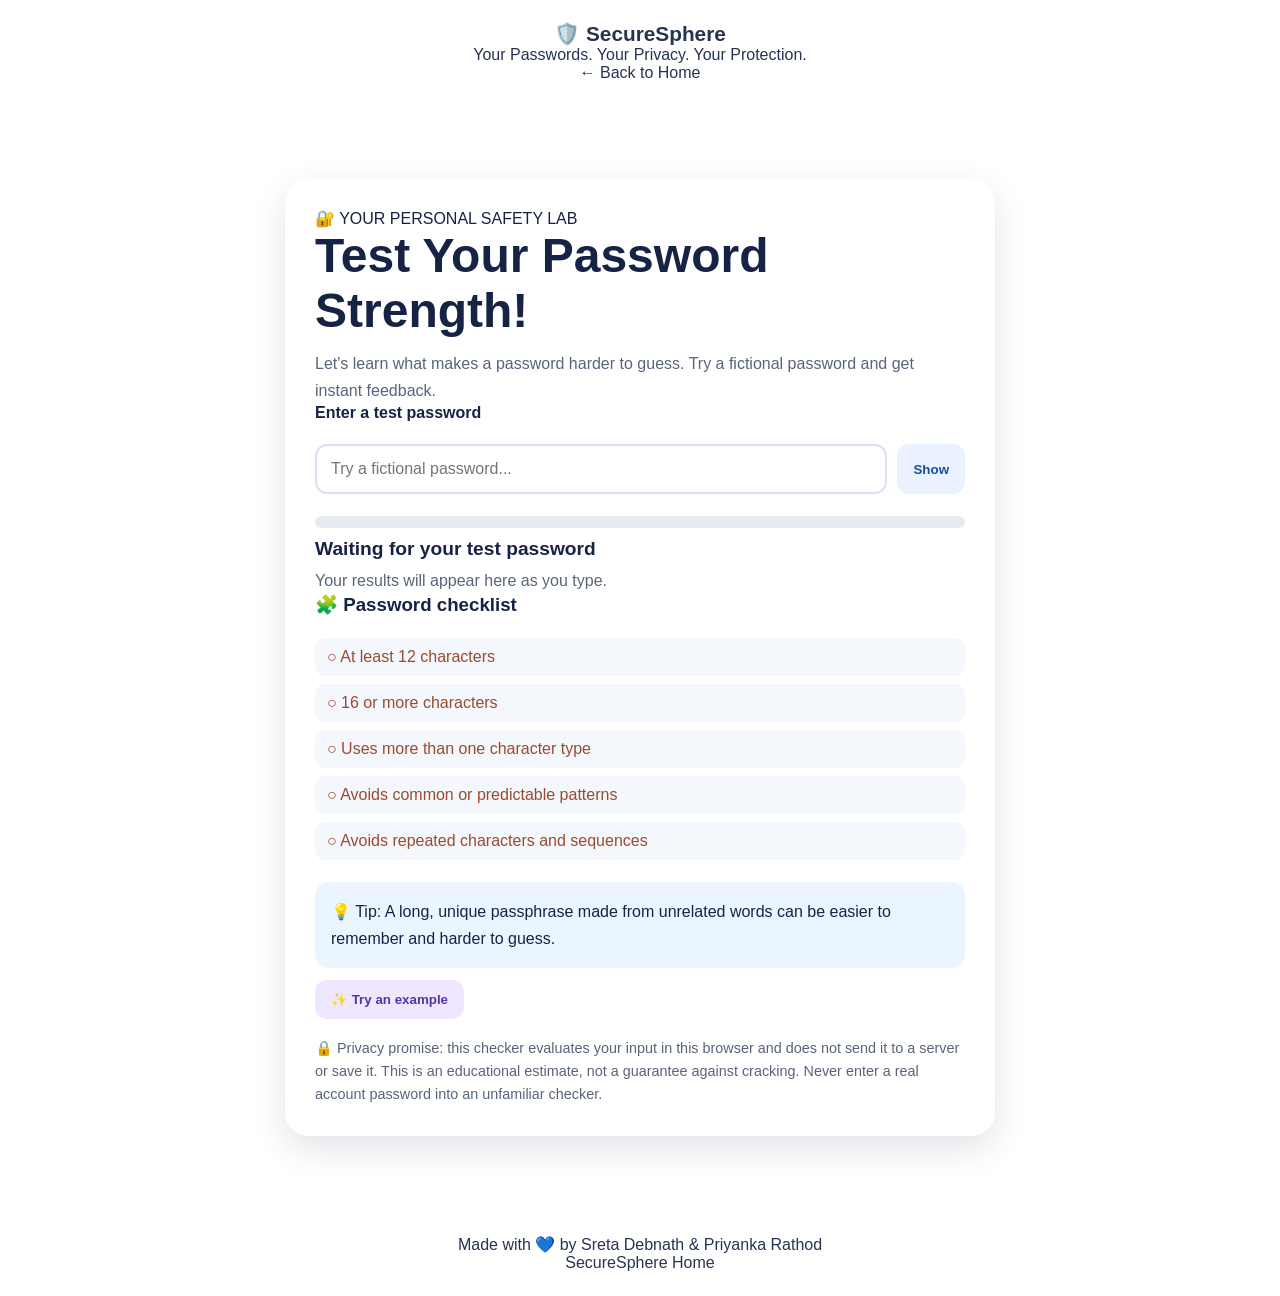
==== checker.html @ 7dcd4ab9 "Add files via upload" ====
<!DOCTYPE html>
<html lang="en">
<head>
    <meta charset="UTF-8">
    <meta name="viewport" content="width=device-width, initial-scale=1.0">
    <title>Password Strength Checker | SecureSphere</title>
    <link rel="stylesheet" href="style.css">

    <style>
        .checker-section {
            max-width: 760px;
            margin: 50px auto;
            padding: 25px;
        }

        .checker-card {
            background: white;
            color: #172344;
            padding: 30px;
            border-radius: 24px;
            box-shadow: 0 12px 35px rgba(16, 27, 61, 0.12);
        }

        .checker-card h1 {
            font-size: clamp(2rem, 5vw, 3rem);
            margin-bottom: 12px;
        }

        .checker-card .intro {
            color: #58647b;
            line-height: 1.7;
        }

        .password-input-row {
            display: flex;
            gap: 10px;
            margin-top: 22px;
        }

        .password-input-row input {
            flex: 1;
            min-width: 0;
            padding: 14px;
            border: 2px solid #d8e3f2;
            border-radius: 12px;
            font-size: 16px;
        }

        .password-input-row button,
        .example-button {
            border: none;
            border-radius: 12px;
            padding: 12px 16px;
            cursor: pointer;
            font-weight: bold;
        }

        .password-input-row button {
            background: #eaf2ff;
            color: #174d9b;
        }

        .strength-track {
            height: 12px;
            background: #e7ebf2;
            border-radius: 20px;
            overflow: hidden;
            margin: 22px 0 10px;
        }

        .strength-fill {
            height: 100%;
            width: 0;
            background: #aab3c3;
            transition: width 0.3s ease, background 0.3s ease;
        }

        .strength-label {
            font-size: 1.2rem;
            font-weight: bold;
        }

        .strength-message {
            color: #58647b;
            line-height: 1.6;
            margin-top: 8px;
        }

        .checks {
            list-style: none;
            padding: 0;
            margin: 22px 0;
        }

        .checks li {
            padding: 10px 12px;
            margin: 8px 0;
            background: #f4f7fc;
            border-radius: 10px;
        }

        .checks .pass {
            color: #137547;
        }

        .checks .fail {
            color: #9a4b30;
        }

        .checker-tip {
            padding: 16px;
            background: #eaf5ff;
            border-radius: 14px;
            line-height: 1.7;
            margin-top: 18px;
        }

        .example-button {
            margin-top: 12px;
            background: #eee7ff;
            color: #5735a0;
        }

        .privacy-note {
            font-size: 0.9rem;
            color: #58647b;
            margin-top: 18px;
            line-height: 1.6;
        }

        @media (max-width: 520px) {
            .checker-section {
                margin: 24px auto;
                padding: 12px;
            }

            .checker-card {
                padding: 20px;
            }

            .password-input-row {
                flex-wrap: wrap;
            }

            .password-input-row input {
                flex-basis: 100%;
            }
        }
    </style>
</head>

<body>
    <header style="text-align:center; padding:22px 12px;">
        <a href="index.html"
           style="font-weight:bold; font-size:1.3rem; text-decoration:none;">
            🛡️ SecureSphere
        </a>
        <p>Your Passwords. Your Privacy. Your Protection.</p>
        <a href="index.html">← Back to Home</a>
    </header>

    <main class="checker-section">
        <section class="checker-card">
            <p>🔐 YOUR PERSONAL SAFETY LAB</p>
            <h1>Test Your Password Strength!</h1>
            <p class="intro">
                Let's learn what makes a password harder to guess.
                Try a fictional password and get instant feedback.
            </p>

            <form id="checkerForm" autocomplete="off">
                <label for="passwordInput"><strong>Enter a test password</strong></label>

                <div class="password-input-row">
                    <input
                        type="password"
                        id="passwordInput"
                        placeholder="Try a fictional password..."
                        autocomplete="new-password"
                        autocapitalize="off"
                        spellcheck="false"
                        maxlength="128"
                    >
                    <button type="button" id="togglePassword"
                            aria-pressed="false">
                        Show
                    </button>
                </div>
            </form>

            <div class="strength-track"
                 role="progressbar"
                 aria-label="Estimated password strength"
                 aria-valuemin="0"
                 aria-valuemax="100"
                 aria-valuenow="0"
                 id="strengthProgress">
                <div class="strength-fill" id="strengthFill"></div>
            </div>

            <p class="strength-label" id="strengthLabel" aria-live="polite">
                Waiting for your test password
            </p>
            <p class="strength-message" id="strengthMessage">
                Your results will appear here as you type.
            </p>

            <h3>🧩 Password checklist</h3>
            <ul class="checks">
                <li id="lengthCheck" class="fail">○ At least 12 characters</li>
                <li id="longCheck" class="fail">○ 16 or more characters</li>
                <li id="varietyCheck" class="fail">○ Uses more than one character type</li>
                <li id="patternCheck" class="fail">○ Avoids common or predictable patterns</li>
                <li id="uniqueCheck" class="fail">○ Avoids repeated characters and sequences</li>
            </ul>

            <div class="checker-tip" id="improvementTip">
                💡 Tip: A long, unique passphrase made from unrelated words
                can be easier to remember and harder to guess.
            </div>

            <button type="button" class="example-button" id="tryExample">
                ✨ Try an example
            </button>

            <p class="privacy-note">
                🔒 Privacy promise: this checker evaluates your input in
                this browser and does not send it to a server or save it.
                This is an educational estimate, not a guarantee against
                cracking. Never enter a real account password into an
                unfamiliar checker.
            </p>
        </section>
    </main>

    <footer style="text-align:center; padding:24px 12px;">
        <p>Made with 💙 by Sreta Debnath &amp; Priyanka Rathod</p>
        <p><a href="index.html">SecureSphere Home</a></p>
    </footer>

    <script src="js/checker.js"></script>
</body>
</html>
---- style.css ----
/* =========================================
   SECURESPHERE
   Anime / Chibi Inspired Homepage
   ========================================= */


/* 1. COLOURS AND BASIC SETTINGS */

:root {
    --navy: #101B3D;
    --blue: #398BFF;
    --purple: #9167F8;
    --pink: #FF8EB5;
    --cyan: #70E1F5;
    --pale-blue: #EAF5FF;
    --white: #FFFFFF;
    --text: #273451;
    --muted: #71809B;
    --border: #E5EAF5;
}

* {
    box-sizing: border-box;
    margin: 0;
    padding: 0;
}

html {
    scroll-behavior: smooth;
    scroll-padding-top: 90px;
}

body {
    font-family: "Trebuchet MS", Arial, sans-serif;
    background: #FFFFFF;
    color: var(--text);
    overflow-x: hidden;
}

a {
    text-decoration: none;
    color: inherit;
}

button,
a {
    -webkit-tap-highlight-color: transparent;
}

::selection {
    background: #D9CBFF;
    color: var(--navy);
}


/* 2. NAVIGATION BAR */

.navbar {
    min-height: 82px;
    padding: 16px 7%;
    display: flex;
    align-items: center;
    justify-content: space-between;
    gap: 25px;
    background: rgba(255, 255, 255, 0.94);
    border-bottom: 1px solid #EEF1FA;
    position: sticky;
    top: 0;
    z-index: 100;
    backdrop-filter: blur(15px);
}

.logo {
    display: inline-flex;
    align-items: center;
    gap: 8px;
    color: var(--navy);
    font-size: 25px;
    font-weight: 900;
    letter-spacing: -1px;
    white-space: nowrap;
}

.logo > span:last-child {
    color: var(--blue);
}

.logo-icon {
    width: 36px;
    height: 36px;
    display: grid;
    place-items: center;
    border-radius: 12px;
    background: linear-gradient(135deg, var(--blue), var(--purple));
    color: white;
    font-size: 23px;
    box-shadow: 0 5px 14px #398BFF40;
}

.navbar nav {
    display: flex;
    align-items: center;
    gap: 32px;
}

.navbar nav a {
    font-size: 14px;
    font-weight: 700;
    color: #53617C;
    transition: color 0.25s ease;
}

.navbar nav a:hover {
    color: var(--blue);
}

.nav-button {
    background: var(--navy);
    color: white;
    padding: 13px 21px;
    border-radius: 14px;
    font-size: 14px;
    font-weight: 800;
    transition: transform 0.25s, background 0.25s;
}

.nav-button:hover {
    background: var(--blue);
    transform: translateY(-3px);
}


/* 3. HERO SECTION */

.hero {
    position: relative;
    min-height: 640px;
    padding: 80px 7% 85px;
    display: grid;
    grid-template-columns: 1.05fr 0.95fr;
    align-items: center;
    gap: 30px;
    overflow: hidden;
    isolation: isolate;
    background:
        radial-gradient(ellipse at 80% 15%, #5A64CB 0%, transparent 35%),
        radial-gradient(ellipse at 10% 100%, #253A80 0%, transparent 45%),
        linear-gradient(125deg, #101B3D, #192957 60%, #253B70);
    color: white;
}

.hero::before {
    content: "";
    position: absolute;
    width: 420px;
    height: 420px;
    top: -230px;
    left: 35%;
    border-radius: 50%;
    border: 1px solid #FFFFFF18;
    box-shadow:
        0 0 0 45px #FFFFFF08,
        0 0 0 90px #FFFFFF05;
    z-index: -1;
}

.hero::after {
    content: "";
    position: absolute;
    width: 240px;
    height: 240px;
    bottom: -150px;
    right: 20%;
    border-radius: 50%;
    background: #8F70FF20;
    filter: blur(5px);
    z-index: -1;
}

.hero-content {
    max-width: 590px;
    position: relative;
    z-index: 2;
    animation: fadeUp 0.8s ease both;
}

.welcome-tag {
    display: inline-block;
    padding: 11px 15px;
    margin-bottom: 27px;
    border: 1px solid #FFFFFF30;
    border-radius: 30px;
    background: #FFFFFF0D;
    color: #D6E5FF;
    font-size: 10px;
    font-weight: 900;
    letter-spacing: 1.4px;
}

.hero h1 {
    font-size: clamp(43px, 5.3vw, 72px);
    line-height: 1.08;
    letter-spacing: -3px;
    font-weight: 900;
}

.hero h1 span {
    background: linear-gradient(90deg, #75DFFF, #BBA3FF, #FFABD0);
    background-clip: text;
    -webkit-background-clip: text;
    color: transparent;
}

.hero-description {
    max-width: 480px;
    margin-top: 25px;
    color: #D3DCF2;
    font-size: 16px;
    line-height: 1.9;
}

.hero-buttons {
    display: flex;
    align-items: center;
    gap: 14px;
    flex-wrap: wrap;
    margin-top: 32px;
}

.primary-button,
.secondary-button {
    display: inline-flex;
    justify-content: center;
    align-items: center;
    gap: 15px;
    padding: 16px 22px;
    border-radius: 15px;
    font-size: 14px;
    font-weight: 900;
    transition: transform 0.25s, box-shadow 0.25s;
}

.primary-button {
    background: linear-gradient(110deg, #58B7FF, #9674FF);
    color: white;
    box-shadow: 0 10px 28px #398BFF35;
}

.primary-button:hover,
.secondary-button:hover {
    transform: translateY(-4px);
}

.primary-button:hover {
    box-shadow: 0 14px 32px #398BFF55;
}

.secondary-button {
    border: 1px solid #FFFFFF40;
    color: white;
    background: #FFFFFF08;
}

.trust-note {
    margin-top: 27px;
    color: #C7D4F2;
    font-size: 13px;
    display: flex;
    align-items: center;
    gap: 9px;
}


/* 4. CHARACTER ILLUSTRATION AREA */

.hero-art {
    min-height: 480px;
    position: relative;
    display: grid;
    place-items: center;
    isolation: isolate;
}

.orbit {
    position: absolute;
    width: 360px;
    height: 360px;
    border: 1px solid #FFFFFF2B;
    border-radius: 50%;
    z-index: -1;
}

.orbit-one {
    width: 400px;
    height: 400px;
    animation: slowSpin 30s linear infinite;
}

.orbit-two {
    width: 315px;
    height: 315px;
    border-style: dashed;
    border-color: #8FCBFF65;
    animation: slowSpin 40s linear infinite reverse;
}

.character-card {
    width: min(310px, 80%);
    min-height: 350px;
    padding: 20px 18px 22px;
    border: 1px solid #FFFFFF55;
    border-radius: 35px;
    background: linear-gradient(145deg, #FFFFFF25, #FFFFFF0B);
    box-shadow: 0 25px 75px #00000025;
    backdrop-filter: blur(12px);
    position: relative;
    display: flex;
    flex-direction: column;
    align-items: center;
    animation: float 4s ease-in-out infinite;
}

.character-halo {
    position: absolute;
    width: 205px;
    height: 205px;
    top: 26px;
    border-radius: 50%;
    background: linear-gradient(135deg, #72DFFF55, #BDA0FF65, #FF9EC655);
    filter: blur(3px);
}


/* CSS-DRAWN CHIBI MASCOT */

.mascot {
    width: 200px;
    height: 235px;
    position: relative;
    z-index: 2;
    margin-top: 7px;
}

.face {
    position: absolute;
    width: 145px;
    height: 145px;
    top: 30px;
    left: 28px;
    background: #FFD9BD;
    border: 4px solid #402B48;
    border-radius: 46% 46% 48% 48%;
    z-index: 3;
    box-shadow: inset 0 -7px 0 #F9BFAE;
}

.hair {
    position: absolute;
    width: 160px;
    height: 100px;
    top: 14px;
    left: 20px;
    background: #302348;
    border-radius: 48% 48% 22% 22%;
    z-index: 4;
    clip-path: polygon(
        0 15%, 12% 0, 24% 12%, 36% 0,
        49% 13%, 62% 0, 74% 12%, 90% 2%,
        100% 18%, 94% 60%, 81% 43%,
        75% 67%, 63% 47%, 50% 69%,
        39% 46%, 25% 66%, 16% 43%, 5% 62%
    );
}

.eye {
    position: absolute;
    top: 61px;
    width: 18px;
    height: 27px;
    border-radius: 50%;
    background: #302348;
    box-shadow: inset 0 5px 0 #49375F;
}

.eye::after {
    content: "";
    position: absolute;
    width: 6px;
    height: 8px;
    top: 4px;
    left: 4px;
    border-radius: 50%;
    background: white;
}

.eye-left {
    left: 30px;
}

.eye-right {
    right: 30px;
}

.blush {
    position: absolute;
    width: 23px;
    height: 11px;
    top: 94px;
    background: #F58DA5;
    opacity: 0.65;
    filter: blur(3px);
    border-radius: 50%;
}

.blush-left {
    left: 11px;
}

.blush-right {
    right: 11px;
}

.smile {
    position: absolute;
    width: 22px;
    height: 12px;
    top: 103px;
    left: 57px;
    border-bottom: 3px solid #9D4960;
    border-radius: 0 0 50% 50%;
}

.neck {
    position: absolute;
    width: 37px;
    height: 38px;
    top: 152px;
    left: 82px;
    background: #FFD0B3;
    z-index: 1;
}

.body {
    position: absolute;
    width: 135px;
    height: 85px;
    top: 169px;
    left: 32px;
    background: linear-gradient(135deg, #5FC8FF, #8272F8);
    border: 4px solid #402B48;
    border-radius: 42px 42px 20px 20px;
    z-index: 2;
    display: grid;
    place-items: center;
}

.shield {
    width: 36px;
    height: 41px;
    display: grid;
    place-items: center;
    background: white;
    color: #4A81F6;
    font-size: 21px;
    font-weight: 900;
    clip-path: polygon(50% 0, 95% 17%, 87% 68%, 50% 100%, 13% 68%, 5% 17%);
}

.arm {
    position: absolute;
    width: 31px;
    height: 66px;
    top: 176px;
    background: #FFD0B3;
    border: 4px solid #402B48;
    border-radius: 20px;
    z-index: 1;
}

.arm-left {
    left: 13px;
    transform: rotate(23deg);
}

.arm-right {
    right: 13px;
    transform: rotate(-23deg);
}

.character-caption {
    position: relative;
    z-index: 3;
    margin-top: 12px;
    text-align: center;
}

.character-caption span {
    font-size: 9px;
    font-weight: 900;
    letter-spacing: 2px;
    color: #B9DFFF;
}

.character-caption h3 {
    margin-top: 7px;
    color: white;
    font-size: 16px;
}


/* FLOATING DECORATIONS */

.floating-star {
    position: absolute;
    color: #A8DFFF;
    font-size: 35px;
    animation: twinkle 2.5s ease-in-out infinite;
}

.star-one {
    top: 48px;
    right: 16%;
}

.star-two {
    top: 30%;
    left: 2%;
    color: #FFB4D2;
    font-size: 43px;
    animation-delay: 0.7s;
}

.star-three {
    bottom: 58px;
    right: 18%;
    color: #C2AEFF;
    animation-delay: 1.2s;
}

.floating-note {
    position: absolute;
    z-index: 5;
    display: flex;
    align-items: center;
    gap: 12px;
    padding: 14px 17px;
    background: white;
    color: var(--navy);
    border-radius: 18px;
    box-shadow: 0 15px 40px #00000022;
    animation: float 4s ease-in-out infinite;
}

.floating-note > span {
    font-size: 27px;
}

.floating-note div {
    display: flex;
    flex-direction: column;
    gap: 4px;
}

.floating-note strong {
    font-size: 12px;
}

.floating-note small {
    color: var(--muted);
    font-size: 10px;
}

.note-top {
    top: 65px;
    right: -10px;
}

.note-bottom {
    bottom: 55px;
    left: -5px;
    animation-delay: 1s;
}


/* 5. LEARNING SECTION */

.learn-section {
    padding: 100px 7%;
    background:
        radial-gradient(ellipse at 0% 0%, #E8F4FF 0%, transparent 35%),
        #FFFFFF;
}

.section-heading {
    max-width: 720px;
    margin: 0 auto 50px;
    text-align: center;
}

.section-tag {
    display: inline-block;
    color: #587FF1;
    font-size: 11px;
    font-weight: 900;
    letter-spacing: 2px;
}

.section-heading h2 {
    margin-top: 17px;
    color: var(--navy);
    font-size: clamp(30px, 4vw, 45px);
    line-height: 1.25;
    letter-spacing: -1.5px;
}

.section-heading h2 span {
    color: var(--blue);
}

.section-heading p {
    margin-top: 17px;
    color: var(--muted);
    font-size: 15px;
    line-height: 1.9;
}

.topic-grid {
    display: grid;
    grid-template-columns: repeat(3, minmax(0, 1fr));
    gap: 25px;
    max-width: 1180px;
    margin: auto;
}

.topic-card {
    position: relative;
    overflow: hidden;
    padding: 30px 27px;
    border: 1px solid var(--border);
    border-radius: 25px;
    background: white;
    box-shadow: 0 12px 35px #243C6410;
    transition: transform 0.3s, box-shadow 0.3s;
}

.topic-card::before {
    content: "";
    position: absolute;
    width: 120px;
    height: 120px;
    right: -45px;
    top: -45px;
    border-radius: 50%;
    background: var(--card-glow);
    opacity: 0.8;
}

.topic-card:hover {
    transform: translateY(-9px);
    box-shadow: 0 22px 45px #243C6420;
}

.password-card {
    --card-glow: #D9EAFF;
}

.privacy-card {
    --card-glow: #E6DDFF;
}

.scam-card {
    --card-glow: #FFE2EC;
}

.topic-icon {
    width: 65px;
    height: 65px;
    display: grid;
    place-items: center;
    border-radius: 20px;
    background: var(--card-glow);
    font-size: 32px;
    position: relative;
    z-index: 1;
}

.topic-number {
    display: block;
    margin-top: 25px;
    color: #8290AA;
    font-size: 10px;
    font-weight: 900;
    letter-spacing: 1.5px;
}

.topic-card h3 {
    margin-top: 12px;
    color: var(--navy);
    font-size: 23px;
}

.topic-card p {
    margin-top: 13px;
    min-height: 82px;
    color: var(--muted);
    font-size: 14px;
    line-height: 1.85;
}

.topic-card a {
    display: inline-block;
    margin-top: 22px;
    color: var(--blue);
    font-size: 13px;
    font-weight: 900;
}

.topic-card a:hover {
    color: var(--purple);
}


/* 6. CAMPAIGN MISSION */

.mission-section {
    padding: 90px 7%;
    text-align: center;
    background: linear-gradient(135deg, #F1F7FF, #F8F4FF, #FFF5F8);
}

.mission-icon {
    width: 76px;
    height: 76px;
    margin: 0 auto 25px;
    display: grid;
    place-items: center;
    border: 1px solid white;
    border-radius: 25px;
    background: white;
    box-shadow: 0 10px 35px #5366B51A;
    font-size: 36px;
}

.mission-section h2 {
    max-width: 760px;
    margin: 18px auto;
    color: var(--navy);
    font-size: clamp(30px, 4vw, 44px);
    line-height: 1.25;
    letter-spacing: -1px;
}

.mission-section h2 span {
    color: var(--purple);
}

.mission-section > p {
    max-width: 690px;
    margin: 0 auto;
    color: var(--muted);
    font-size: 15px;
    line-height: 1.9;
}

.mission-pill {
    display: inline-block;
    margin-top: 25px;
    padding: 13px 20px;
    border: 1px solid #E4DBFF;
    border-radius: 30px;
    background: white;
    color: #7254CB;
    font-size: 13px;
    font-weight: 900;
}


/* 7. FOOTER */

.footer {
    padding: 45px 7%;
    text-align: center;
    background: var(--navy);
    color: #C7D3EC;
}

.footer .logo {
    color: white;
    justify-content: center;
}

.footer .logo > span:last-child {
    color: #80C9FF;
}

.footer > p {
    margin-top: 15px;
    font-size: 13px;
}

.footer .creator {
    margin-top: 20px;
    color: #FFFFFF;
    font-weight: 700;
}

.footer small {
    display: block;
    margin-top: 25px;
    color: #91A1C4;
    font-size: 11px;
}


/* 8. ANIMATIONS */

@keyframes float {
    0%, 100% {
        transform: translateY(0);
    }

    50% {
        transform: translateY(-10px);
    }
}

@keyframes twinkle {
    0%, 100% {
        transform: scale(1) rotate(0deg);
        opacity: 0.7;
    }

    50% {
        transform: scale(1.25) rotate(15deg);
        opacity: 1;
    }
}

@keyframes slowSpin {
    from {
        transform: rotate(0deg);
    }

    to {
        transform: rotate(360deg);
    }
}

@keyframes fadeUp {
    from {
        opacity: 0;
        transform: translateY(20px);
    }

    to {
        opacity: 1;
        transform: translateY(0);
    }
}


/* 9. TABLETS AND SMALL LAPTOPS */

@media (max-width: 1000px) {
    .navbar {
        padding-left: 4%;
        padding-right: 4%;
        gap: 15px;
    }

    .navbar nav {
        gap: 17px;
    }

    .hero {
        padding-left: 5%;
        padding-right: 5%;
        grid-template-columns: 1fr 0.9fr;
    }

    .note-top {
        right: -5px;
    }

    .note-bottom {
        left: -5px;
    }

    .topic-grid {
        gap: 16px;
    }

    .topic-card {
        padding: 25px 20px;
    }
}


/* 10. MOBILE PHONES */

@media (max-width: 720px) {
    .navbar {
        min-height: auto;
        padding: 15px 5%;
        flex-wrap: wrap;
        justify-content: center;
        gap: 14px;
    }

    .navbar .logo {
        font-size: 23px;
    }

    .navbar nav {
        order: 3;
        width: 100%;
        justify-content: center;
        gap: clamp(13px, 4vw, 25px);
    }

    .navbar nav a {
        font-size: 12px;
    }

    .nav-button {
        padding: 11px 14px;
        font-size: 12px;
    }

    .hero {
        grid-template-columns: 1fr;
        text-align: center;
        padding: 65px 6% 55px;
        gap: 15px;
    }

    .hero-content {
        margin: auto;
    }

    .welcome-tag {
        font-size: 9px;
        letter-spacing: 1px;
    }

    .hero h1 {
        font-size: clamp(44px, 11vw, 64px);
        letter-spacing: -2px;
    }

    .hero-description {
        margin-left: auto;
        margin-right: auto;
        font-size: 14px;
    }

    .hero-buttons {
        justify-content: center;
    }

    .trust-note {
        justify-content: center;
    }

    .hero-art {
        min-height: 430px;
        margin-top: 10px;
    }

    .orbit-one {
        width: 330px;
        height: 330px;
    }

    .orbit-two {
        width: 270px;
        height: 270px;
    }

    .character-card {
        width: 275px;
        min-height: 330px;
    }

    .note-top {
        right: 0;
        top: 38px;
    }

    .note-bottom {
        left: 0;
        bottom: 30px;
    }

    .floating-note {
        padding: 11px 12px;
        gap: 8px;
    }

    .floating-note > span {
        font-size: 22px;
    }

    .floating-note strong {
        font-size: 10px;
    }

    .floating-note small {
        font-size: 9px;
    }

    .learn-section {
        padding: 70px 6%;
    }

    .section-heading {
        margin-bottom: 35px;
    }

    .section-heading h2 {
        font-size: 32px;
    }

    .section-heading p {
        font-size: 14px;
    }

    .topic-grid {
        grid-template-columns: 1fr;
        max-width: 440px;
        margin: auto;
        gap: 18px;
    }

    .topic-card {
        padding: 27px;
    }

    .topic-card p {
        min-height: auto;
    }

    .mission-section {
        padding: 70px 6%;
    }

    .mission-section h2 {
        font-size: 32px;
    }

    .footer {
        padding: 40px 6%;
    }
}


/* 11. VERY SMALL PHONES */

@media (max-width: 380px) {
    .navbar nav {
        gap: 11px;
    }

    .navbar nav a {
        font-size: 11px;
    }

    .nav-button {
        padding: 10px;
    }

    .hero h1 {
        font-size: 42px;
    }

    .hero-art {
        transform: scale(0.92);
        margin-left: -10px;
        margin-right: -10px;
    }

    .hero-buttons a {
        width: 100%;
    }

    .floating-note strong {
        font-size: 9px;
    }
}


/* 12. ACCESSIBILITY: REDUCED MOTION */

@media (prefers-reduced-motion: reduce) {
    *,
    *::before,
    *::after {
        scroll-behavior: auto !important;
        animation-duration: 0.01ms !important;
        animation-iteration-count: 1 !important;
        transition-duration: 0.01ms !important;
    }
}



/* =========================================
   SECURESPHERE MASCOT SQUAD
   Original CSS-drawn chibi characters
   ========================================= */

/* Mascot display area */
.ss-mascot-stage {
    display: flex;
    justify-content: center;
    align-items: center;
    gap: 24px;
    flex-wrap: wrap;
    padding: 28px 16px;
}

/* Individual mascot */
.ss-mascot {
    --mascot-color: #70C9FF;
    --mascot-dark: #398BFF;
    position: relative;
    width: 116px;
    height: 145px;
    display: inline-flex;
    flex-direction: column;
    align-items: center;
    justify-content: flex-start;
    flex-shrink: 0;
    animation: ss-mascot-float 3s ease-in-out infinite;
}

.ss-mascot:nth-child(2) {
    animation-delay: 0.4s;
}

.ss-mascot:nth-child(3) {
    animation-delay: 0.8s;
}

.ss-mascot:nth-child(4) {
    animation-delay: 1.2s;
}

/* Character body */
.ss-mascot-body {
    position: relative;
    width: 88px;
    height: 94px;
    margin-top: 15px;
    display: flex;
    justify-content: center;
    align-items: center;
    background: var(--mascot-color);
    border: 3px solid #344064;
    border-radius: 42% 42% 38% 38%;
    box-shadow: inset -5px -6px 0 #0000000D,
                0 7px 0 #34406412;
}

/* Cute eyes */
.ss-mascot-eye {
    position: absolute;
    top: 35px;
    width: 9px;
    height: 13px;
    background: #29304D;
    border-radius: 50%;
}

.ss-mascot-eye::after {
    content: "";
    position: absolute;
    top: 2px;
    left: 2px;
    width: 3px;
    height: 4px;
    background: white;
    border-radius: 50%;
}

.ss-mascot-eye.left {
    left: 22px;
}

.ss-mascot-eye.right {
    right: 22px;
}

/* Rosy cheeks */
.ss-mascot-cheek {
    position: absolute;
    top: 53px;
    width: 14px;
    height: 7px;
    background: #FF8EAD;
    border-radius: 50%;
    opacity: 0.85;
}

.ss-mascot-cheek.left {
    left: 10px;
}

.ss-mascot-cheek.right {
    right: 10px;
}

/* Little smile */
.ss-mascot-smile {
    position: absolute;
    top: 54px;
    left: 35px;
    width: 13px;
    height: 8px;
    border-bottom: 2px solid #8E4059;
    border-radius: 0 0 50% 50%;
}

/* Tiny arms */
.ss-mascot-arm {
    position: absolute;
    top: 62px;
    width: 17px;
    height: 30px;
    background: var(--mascot-color);
    border: 3px solid #344064;
    border-radius: 12px;
    z-index: -1;
}

.ss-mascot-arm.left {
    left: -11px;
    transform: rotate(24deg);
}

.ss-mascot-arm.right {
    right: -11px;
    transform: rotate(-24deg);
}

/* Tiny feet */
.ss-mascot-foot {
    position: absolute;
    bottom: -8px;
    width: 24px;
    height: 13px;
    background: #FFD5C2;
    border: 3px solid #344064;
    border-radius: 50% 50% 40% 40%;
}

.ss-mascot-foot.left {
    left: 13px;
}

.ss-mascot-foot.right {
    right: 13px;
}

/* Names below each character */
.ss-mascot-name {
    margin-top: 22px;
    color: #273451;
    font-size: 12px;
    font-weight: 900;
    text-align: center;
}

/* Mascot colour themes */
.ss-shiny {
    --mascot-color: #8AD8FF;
    --mascot-dark: #398BFF;
}

.ss-lucky {
    --mascot-color: #FFD76D;
    --mascot-dark: #F2A928;
}

.ss-sparkle {
    --mascot-color: #D8B9FF;
    --mascot-dark: #9167F8;
}

.ss-byte {
    --mascot-color: #FFAAC8;
    --mascot-dark: #E85C94;
}

/* Special shield emblem */
.ss-mascot-emblem {
    position: absolute;
    bottom: 8px;
    font-size: 23px;
    filter: drop-shadow(0 2px 0 #FFFFFF90);
}

/* Floating animation */
@keyframes ss-mascot-float {
    0%, 100% {
        transform: translateY(0) rotate(-2deg);
    }

    50% {
        transform: translateY(-9px) rotate(2deg);
    }
}

/* Small-screen adjustment */
@media (max-width: 480px) {
    .ss-mascot-stage {
        gap: 12px;
        padding: 22px 8px;
    }

    .ss-mascot {
        transform: scale(0.92);
        margin: -4px;
    }

    .ss-mascot-name {
        font-size: 11px;
    }
}

/* Respect reduced-motion settings */
@media (prefers-reduced-motion: reduce) {
    .ss-mascot {
        animation: none;
    }
}


/* =========================================
   SECURESPHERE MASCOT SIZE & ANIMATION UPGRADE
   ========================================= */

.ss-mascot {
    width: 150px;
    height: 180px;
    animation: ss-mascot-float 3s ease-in-out infinite;
}

.ss-mascot-body {
    width: 112px;
    height: 118px;
    margin-top: 12px;
    border-width: 3px;
}

.ss-mascot-eye {
    top: 43px;
    width: 11px;
    height: 15px;
}

.ss-mascot-eye.left {
    left: 29px;
}

.ss-mascot-eye.right {
    right: 29px;
}

.ss-mascot-cheek {
    top: 65px;
    width: 17px;
    height: 9px;
}

.ss-mascot-cheek.left {
    left: 13px;
}

.ss-mascot-cheek.right {
    right: 13px;
}

.ss-mascot-smile {
    top: 68px;
    left: 45px;
    width: 16px;
    height: 9px;
}

.ss-mascot-arm {
    top: 76px;
    width: 21px;
    height: 35px;
}

.ss-mascot-foot {
    bottom: -8px;
    width: 29px;
    height: 16px;
}

.ss-mascot-foot.left {
    left: 17px;
}

.ss-mascot-foot.right {
    right: 17px;
}

.ss-mascot-name {
    margin-top: 22px;
    font-size: 14px;
}

.ss-mascot-emblem {
    bottom: 12px;
    font-size: 29px;
}

/* Keep mascots comfortable on smaller screens */
@media (max-width: 480px) {
    .ss-mascot-stage {
        gap: 8px;
        padding: 20px 6px;
    }

    .ss-mascot {
        transform: scale(.9);
        margin: 0;
    }

    .ss-mascot-name {
        font-size: 11px;
    }
}

@media (prefers-reduced-motion: reduce) {
    .ss-mascot {
        animation: none;
    }
}


/* =========================================
   SECURESPHERE SHARED NAVIGATION
   ========================================= */

.ss-navbar {
    width: 100%;
    box-sizing: border-box;
    display: flex;
    align-items: center;
    justify-content: space-between;
    gap: 18px;
    flex-wrap: wrap;
    padding: 16px 5%;
    background: #101B3D;
    color: #FFFFFF;
    position: relative;
    z-index: 100;
}

.ss-brand {
    color: #FFFFFF;
    text-decoration: none;
    font-size: 1.35rem;
    font-weight: 900;
    white-space: nowrap;
}

.ss-brand span {
    color: #70C9FF;
}

.ss-nav-links {
    display: flex;
    align-items: center;
    justify-content: center;
    flex-wrap: wrap;
    gap: 8px;
}

.ss-nav-links a {
    color: #EAF5FF;
    text-decoration: none;
    padding: 9px 12px;
    border-radius: 12px;
    font-size: .9rem;
    font-weight: 700;
    transition: background .2s, color .2s;
}

.ss-nav-links a:hover,
.ss-nav-links a:focus-visible {
    background: #273B78;
    color: #FFFFFF;
    outline-offset: 3px;
}

.ss-nav-links a.ss-nav-active {
    background: #398BFF;
    color: #FFFFFF;
}

@media (max-width: 760px) {
    .ss-navbar {
        justify-content: center;
        padding: 15px 12px;
    }

    .ss-brand {
        width: 100%;
        text-align: center;
    }

    .ss-nav-links {
        gap: 5px;
    }

    .ss-nav-links a {
        padding: 8px 9px;
        font-size: .82rem;
    }
}
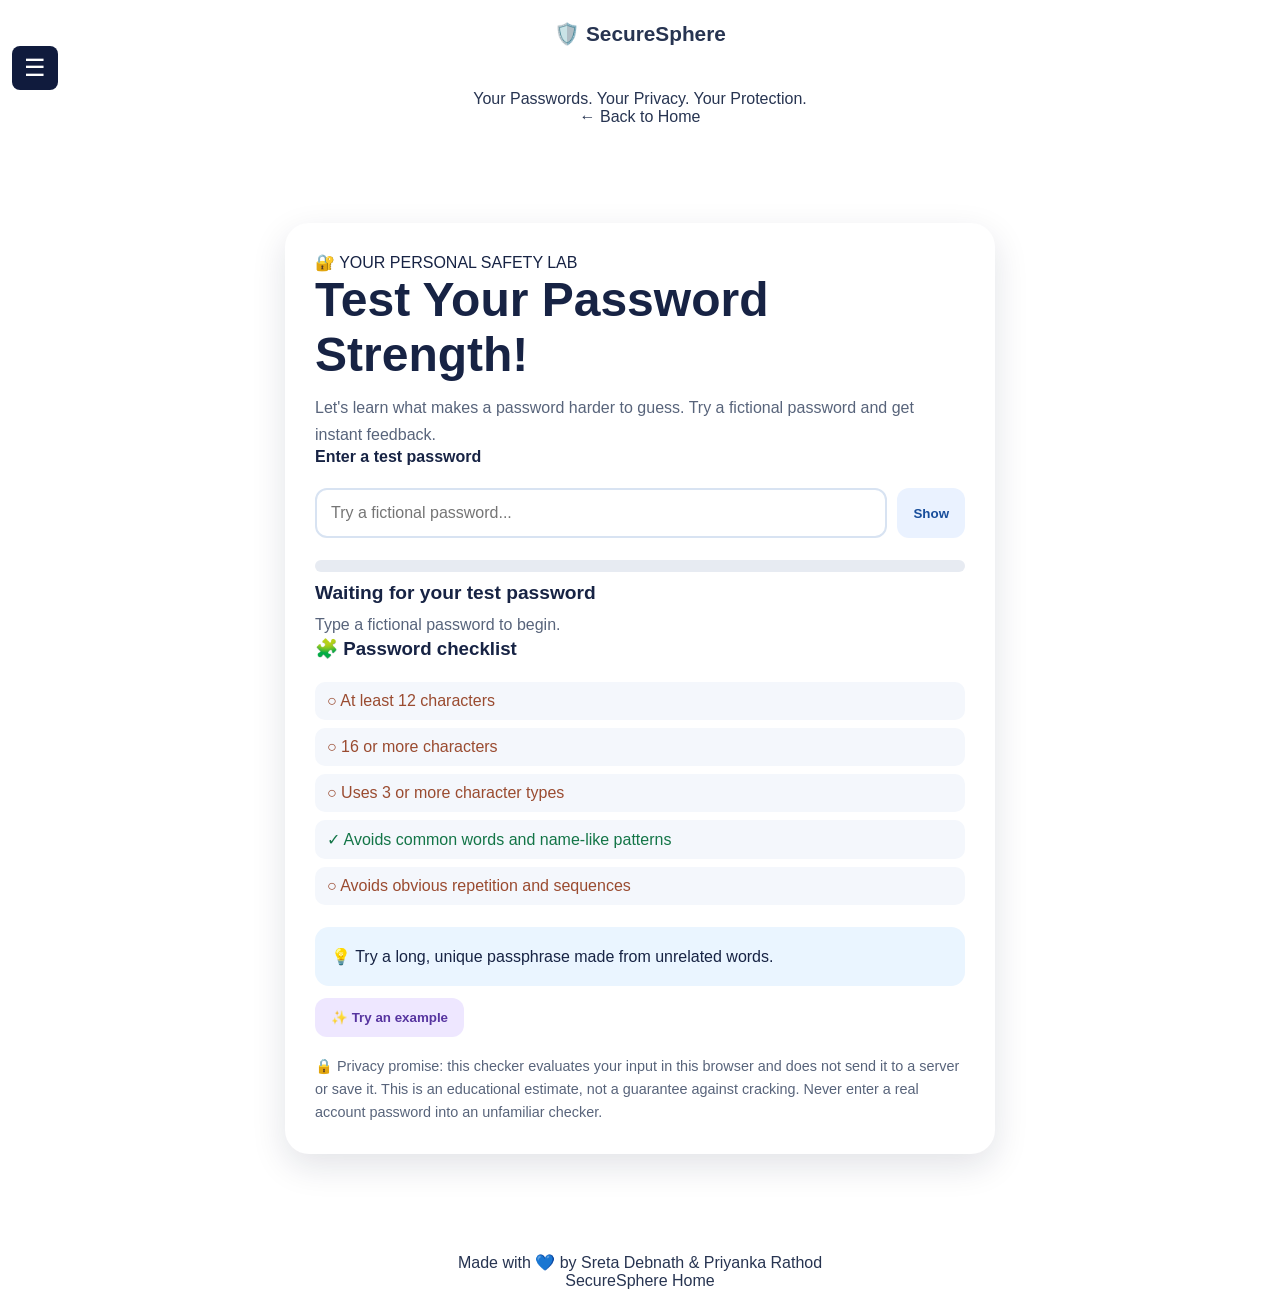
==== commit aa24fe75: "Add files via upload Add hamburger navigation menu" ====
--- a/checker.html
+++ b/checker.html
@@ -151,14 +151,33 @@
 </head>
 
 <body>
-    <header style="text-align:center; padding:22px 12px;">
-        <a href="index.html"
-           style="font-weight:bold; font-size:1.3rem; text-decoration:none;">
-            🛡️ SecureSphere
-        </a>
-        <p>Your Passwords. Your Privacy. Your Protection.</p>
-        <a href="index.html">← Back to Home</a>
-    </header>
+    
+<header style="text-align:center; padding:22px 12px; position:relative;">
+    <a href="index.html"
+       style="font-weight:bold; font-size:1.3rem; text-decoration:none;">
+        🛡️ SecureSphere
+    </a>
+
+    <button class="menu-toggle" id="menuToggle"
+            aria-label="Open navigation menu" aria-expanded="false">
+        ☰
+    </button>
+
+    <div class="menu-dropdown" id="menuDropdown">
+        <a href="index.html">Home</a>
+        <a href="passwords.html">Password Safety</a>
+        <a href="privacy.html">Privacy Protection</a>
+        <a href="threats.html">Cyber Threats</a>
+        <a href="quiz.html">Safety Quiz</a>
+        <a href="games.html">Safety Games</a>
+        <a href="rewards.html">Rewards</a>
+        <a href="checker.html">Password Checker</a>
+    </div>
+
+    <p>Your Passwords. Your Privacy. Your Protection.</p>
+    <a href="index.html">← Back to Home</a>
+</header>
+
 
     <main class="checker-section">
         <section class="checker-card">
@@ -239,6 +258,10 @@
         <p><a href="index.html">SecureSphere Home</a></p>
     </footer>
 
-    <script src="js/checker.js"></script>
+<script src="js/script.js">
+</script>
+<script src="js/checker.js">
+</script>
 </body>
 </html>
+
--- a/style.css
+++ b/style.css
@@ -97,6 +97,20 @@
     font-size: 23px;
     box-shadow: 0 5px 14px #398BFF40;
 }
+
+
+/* Hamburger menu button */
+.menu-toggle {
+    display: none;
+    background: var(--navy);
+    color: white;
+    border: none;
+    border-radius: 8px;
+    padding: 8px 12px;
+    font-size: 24px;
+    cursor: pointer;
+}
+
 
 .navbar nav {
     display: flex;
@@ -1524,3 +1538,214 @@
         font-size: .82rem;
     }
 }
+
+
+/* Hamburger menu button - visible on desktop and mobile */
+.menu-toggle {
+    display: block;
+    background: var(--navy);
+    color: white;
+    border: none;
+    border-radius: 8px;
+    padding: 8px 12px;
+    font-size: 24px;
+    cursor: pointer;
+    position: relative;
+}
+
+/* Mobile hamburger navigation */
+@media (max-width: 768px) {
+    .navbar {
+        flex-wrap: wrap;
+    }
+
+    .navbar nav {
+        display: none;
+        flex-direction: column;
+        align-items: flex-start;
+        gap: 16px;
+        width: 100%;
+        padding: 16px 0;
+    }
+
+    .navbar nav.active {
+        display: flex;
+    }
+}
+
+
+/* Hamburger dropdown menu */
+.menu-dropdown {
+    display: none;
+    position: absolute;
+    top: calc(100% + 8px);
+    right: 0;
+    min-width: 220px;
+    background: white;
+    border: 1px solid #e5e7eb;
+    border-radius: 12px;
+    padding: 10px;
+    box-shadow: 0 8px 24px rgba(0, 0, 0, 0.12);
+    z-index: 1000;
+}
+
+.menu-dropdown.active {
+    display: flex;
+    flex-direction: column;
+}
+
+.menu-dropdown a {
+    display: block;
+    padding: 10px 12px;
+    color: #1f2937;
+    text-decoration: none;
+    border-radius: 8px;
+}
+
+.menu-dropdown a:hover {
+    background: #f0f4ff;
+}
+
+/* Position the dropdown relative to the navigation bar */
+.navbar {
+    position: relative;
+}
+/* =================================
+   SecureSphere Light / Dark Mode
+   ================================= */
+
+/* Smooth theme transition */
+body,
+header,
+section,
+article,
+footer,
+.card,
+button,
+input,
+textarea {
+    transition: background-color 0.25s ease,
+                color 0.25s ease,
+                border-color 0.25s ease;
+}
+
+/* True black dark theme */
+html[data-theme="dark"] body {
+    background-color: #000000 !important;
+    color: #ffffff !important;
+}
+
+html[data-theme="dark"] header,
+html[data-theme="dark"] main,
+html[data-theme="dark"] section,
+html[data-theme="dark"] article,
+html[data-theme="dark"] footer,
+html[data-theme="dark"] .card {
+    background-color: #000000;
+    color: #ffffff;
+}
+
+/* Headings and text */
+html[data-theme="dark"] h1,
+html[data-theme="dark"] h2,
+html[data-theme="dark"] h3,
+html[data-theme="dark"] p,
+html[data-theme="dark"] li,
+html[data-theme="dark"] label {
+    color: #ffffff;
+}
+
+/* Links */
+html[data-theme="dark"] a {
+    color: #93c5fd;
+}
+
+/* Hamburger dropdown */
+html[data-theme="dark"] .menu-dropdown {
+    background-color: #000000;
+    border-color: #444444;
+}
+
+html[data-theme="dark"] .menu-dropdown a {
+    color: #ffffff;
+}
+
+html[data-theme="dark"] .menu-dropdown a:hover {
+    background-color: #222222;
+}
+
+/* Form fields */
+html[data-theme="dark"] input,
+html[data-theme="dark"] textarea,
+html[data-theme="dark"] select {
+    background-color: #111111;
+    color: #ffffff;
+    border-color: #555555;
+}
+
+html[data-theme="dark"] input::placeholder,
+html[data-theme="dark"] textarea::placeholder {
+    color: #bbbbbb;
+}
+
+/* Light / Dark Mode Toggle Button */
+.theme-toggle {
+    display: inline-flex;
+    align-items: center;
+    justify-content: center;
+    background: var(--navy);
+    color: white;
+    border: none;
+    border-radius: 8px;
+    padding: 8px 12px;
+    font-size: 14px;
+    cursor: pointer;
+    margin-left: 8px;
+}
+
+html[data-theme="dark"] .theme-toggle {
+    background-color: #ffffff;
+    color: #000000;
+}
+
+
+.menu-toggle {
+    position: relative;
+}
+
+
+/* Dark mode readability fix */
+html[data-theme="dark"] body,
+html[data-theme="dark"] body * {
+    color: #ffffff;
+}
+
+/* Keep buttons readable */
+html[data-theme="dark"] button,
+html[data-theme="dark"] .nav-button {
+    color: #ffffff;
+}
+
+/* Keep form fields readable */
+html[data-theme="dark"] input,
+html[data-theme="dark"] textarea,
+html[data-theme="dark"] select {
+    background-color: #171717;
+    color: #ffffff;
+    border-color: #666666;
+}
+
+/* Keep dropdown readable */
+html[data-theme="dark"] .menu-dropdown {
+    background-color: #111111;
+}
+
+html[data-theme="dark"] .menu-dropdown a:hover {
+    background-color: #333333;
+}
+
+/* Keep placeholder text visible */
+html[data-theme="dark"] input::placeholder,
+html[data-theme="dark"] textarea::placeholder {
+    color: #cccccc;
+}
